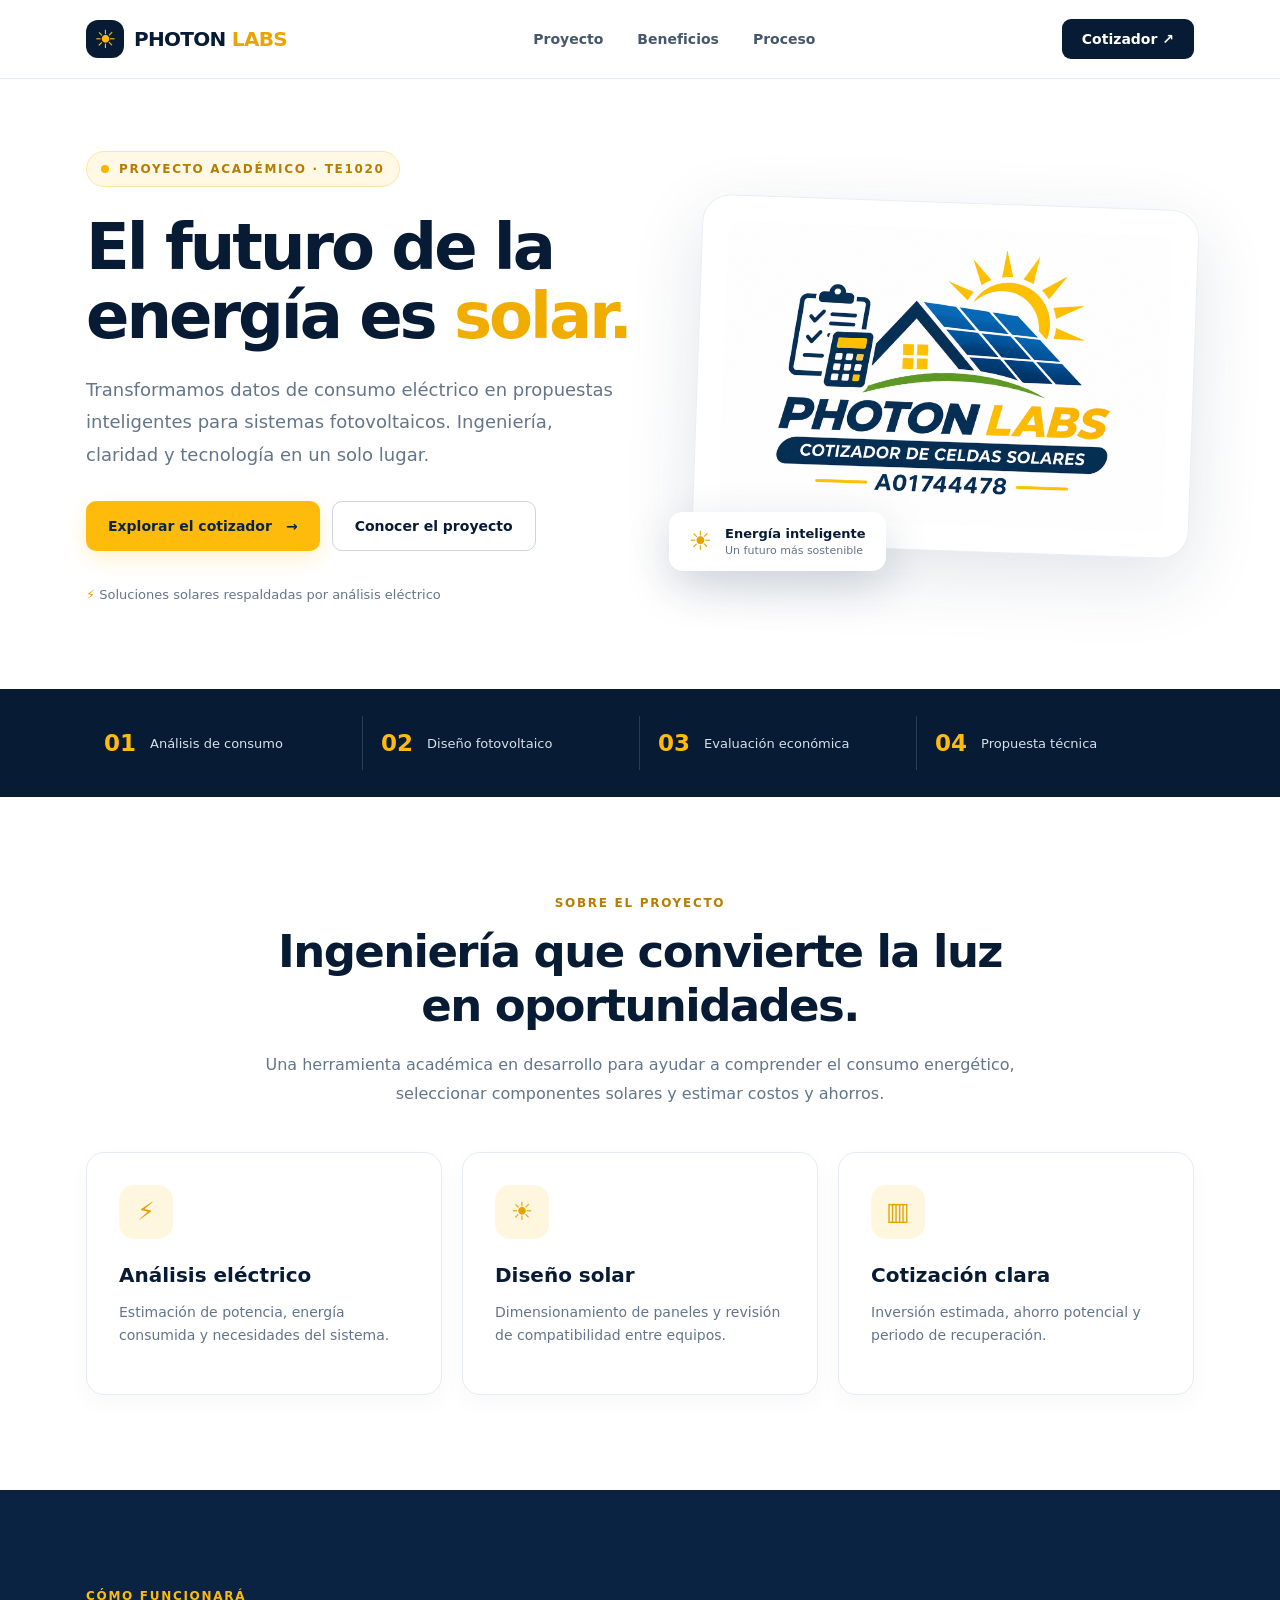
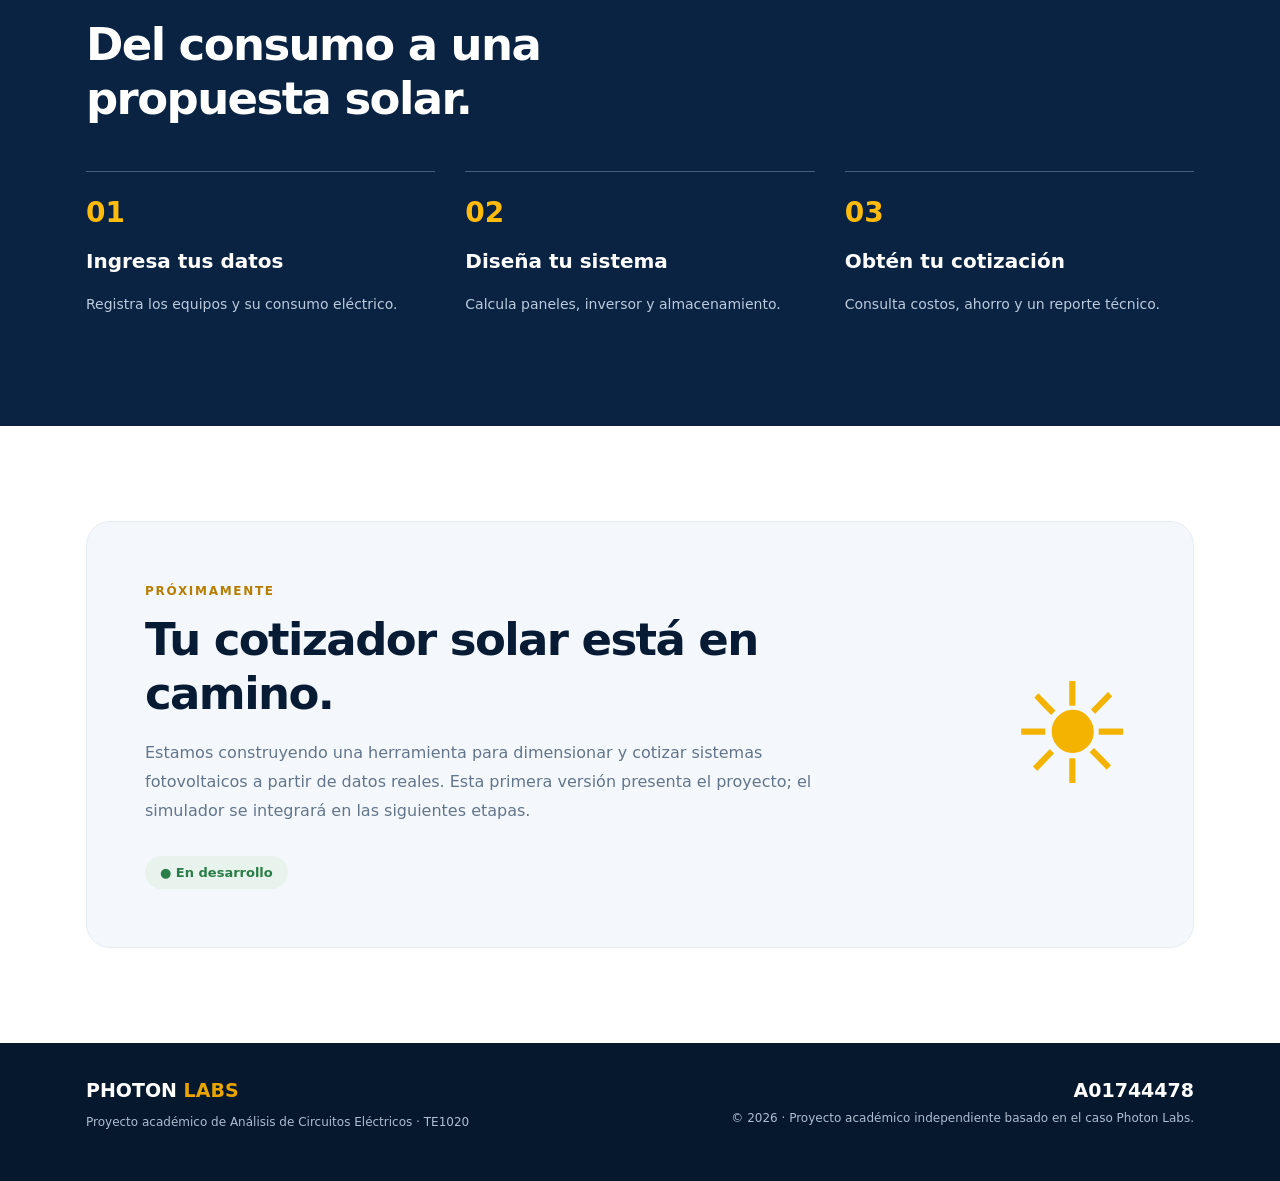
==== index.html @ 1d7adc46 "Primera versión de Photon Labs A01744478" ====
<!doctype html>
<html lang="es">
<head>
  <meta charset="UTF-8" />
  <meta name="viewport" content="width=device-width, initial-scale=1" />
  <meta name="theme-color" content="#071b35" />
  <meta name="description" content="Photon Labs: plataforma académica para análisis y cotización de sistemas fotovoltaicos. Proyecto A01744478." />
  <title>Photon Labs | Cotizador Solar · A01744478</title>
  <link rel="icon" type="image/png" href="assets/logo.png" />
  <link rel="stylesheet" href="styles.css" />
</head>
<body>
  <header class="header" id="inicio">
    <div class="wrap nav">
      <a href="#inicio" class="brand" aria-label="Photon Labs, inicio"><span class="brand-icon">☀</span><span>PHOTON <b>LABS</b></span></a>
      <nav aria-label="Navegación principal"><a href="#proyecto">Proyecto</a><a href="#beneficios">Beneficios</a><a href="#proceso">Proceso</a></nav>
      <a class="nav-cta" href="#cotizador">Cotizador <span aria-hidden="true">↗</span></a>
    </div>
  </header>
  <main>
    <section class="hero wrap">
      <div class="hero-copy">
        <span class="eyebrow"><span class="dot"></span> PROYECTO ACADÉMICO · TE1020</span>
        <h1>El futuro de la energía es <span>solar.</span></h1>
        <p>Transformamos datos de consumo eléctrico en propuestas inteligentes para sistemas fotovoltaicos. Ingeniería, claridad y tecnología en un solo lugar.</p>
        <div class="actions"><a class="btn primary" href="#cotizador">Explorar el cotizador <span aria-hidden="true">→</span></a><a class="btn secondary" href="#proyecto">Conocer el proyecto</a></div>
        <div class="hero-note"><span>⚡</span> Soluciones solares respaldadas por análisis eléctrico</div>
      </div>
      <div class="hero-art"><div class="art-glow"></div><div class="logo-panel"><img src="assets/logo.png" alt="Logo de Photon Labs, cotizador de celdas solares, matrícula A01744478" /></div><div class="float-tag"><span>☀</span><div><strong>Energía inteligente</strong><small>Un futuro más sostenible</small></div></div></div>
    </section>
    <section class="metrics"><div class="wrap metrics-grid"><div><strong>01</strong><span>Análisis de consumo</span></div><div><strong>02</strong><span>Diseño fotovoltaico</span></div><div><strong>03</strong><span>Evaluación económica</span></div><div><strong>04</strong><span>Propuesta técnica</span></div></div></section>
    <section class="section wrap" id="proyecto"><div class="section-heading"><span class="overline">SOBRE EL PROYECTO</span><h2>Ingeniería que convierte la luz en oportunidades.</h2><p>Una herramienta académica en desarrollo para ayudar a comprender el consumo energético, seleccionar componentes solares y estimar costos y ahorros.</p></div><div class="feature-grid" id="beneficios"><article class="feature"><span class="feature-icon">⚡</span><h3>Análisis eléctrico</h3><p>Estimación de potencia, energía consumida y necesidades del sistema.</p></article><article class="feature"><span class="feature-icon">☀</span><h3>Diseño solar</h3><p>Dimensionamiento de paneles y revisión de compatibilidad entre equipos.</p></article><article class="feature"><span class="feature-icon">▥</span><h3>Cotización clara</h3><p>Inversión estimada, ahorro potencial y periodo de recuperación.</p></article></div></section>
    <section class="section section-dark" id="proceso"><div class="wrap"><span class="overline">CÓMO FUNCIONARÁ</span><h2>Del consumo a una propuesta solar.</h2><div class="steps"><div><span>01</span><h3>Ingresa tus datos</h3><p>Registra los equipos y su consumo eléctrico.</p></div><div><span>02</span><h3>Diseña tu sistema</h3><p>Calcula paneles, inversor y almacenamiento.</p></div><div><span>03</span><h3>Obtén tu cotización</h3><p>Consulta costos, ahorro y un reporte técnico.</p></div></div></div></section>
    <section class="section wrap" id="cotizador"><div class="coming"><div><span class="overline">PRÓXIMAMENTE</span><h2>Tu cotizador solar está en camino.</h2><p>Estamos construyendo una herramienta para dimensionar y cotizar sistemas fotovoltaicos a partir de datos reales. Esta primera versión presenta el proyecto; el simulador se integrará en las siguientes etapas.</p><span class="status">● En desarrollo</span></div><div class="coming-icon" aria-hidden="true">☀</div></div></section>
  </main>
  <footer><div class="wrap footer-inner"><div><strong>PHOTON <span>LABS</span></strong><p>Proyecto académico de Análisis de Circuitos Eléctricos · TE1020</p></div><div class="footer-right"><strong>A01744478</strong><small>© 2026 · Proyecto académico independiente basado en el caso Photon Labs.</small></div></div></footer>
</body>
</html>
---- styles.css ----
:root{--navy:#071b35;--blue:#10345c;--gold:#ffbb0b;--muted:#63758b;--light:#f4f8fc}*{box-sizing:border-box}html{scroll-behavior:smooth}body{margin:0;font-family:Inter,ui-sans-serif,system-ui,-apple-system,BlinkMacSystemFont,"Segoe UI",sans-serif;color:var(--navy);background:white}a{text-decoration:none;color:inherit}.wrap{max-width:1160px;margin:auto;padding-left:26px;padding-right:26px}.header{background:#fff;border-bottom:1px solid #e9eef4;position:sticky;top:0;z-index:5}.nav{height:78px;display:flex;align-items:center;justify-content:space-between;gap:24px}.brand{font-weight:900;letter-spacing:-.7px;display:flex;align-items:center;gap:10px;font-size:20px}.brand b,.footer-inner span{color:#e9a400}.brand-icon{display:grid;place-items:center;width:38px;height:38px;border-radius:12px;background:var(--navy);color:var(--gold);font-size:25px}.nav nav{display:flex;gap:34px;color:#45576c;font-size:14px;font-weight:600}.nav nav a:hover{color:#d39a00}.nav-cta{background:var(--navy);color:white;border-radius:9px;padding:12px 20px;font-size:14px;font-weight:700}.hero{min-height:610px;display:grid;grid-template-columns:1.06fr .94fr;align-items:center;gap:50px;padding-top:55px;padding-bottom:70px}.eyebrow,.overline{font-size:12px;letter-spacing:1.7px;font-weight:850;color:#b67d00}.eyebrow{display:inline-flex;gap:10px;align-items:center;background:#fff8e5;border:1px solid #ffe6a0;border-radius:30px;padding:10px 14px}.dot{height:8px;width:8px;border-radius:50%;background:#f5b400}.hero h1{font-size:clamp(43px,5vw,70px);letter-spacing:-3px;line-height:1.08;margin:26px 0 23px;max-width:660px}.hero h1 span{color:#f0ad00}.hero-copy>p{font-size:18px;line-height:1.8;color:var(--muted);max-width:540px}.actions{display:flex;gap:12px;flex-wrap:wrap;margin:30px 0}.btn{border-radius:10px;padding:16px 22px;font-size:14px;font-weight:800;display:inline-flex;align-items:center;gap:14px}.primary{background:var(--gold);color:#0b2443;box-shadow:0 8px 22px #ffbb0b33}.secondary{border:1px solid #cbd5df}.hero-note{color:#65758a;font-size:13px;margin-top:36px}.hero-note span{color:#e6a000}.hero-art{position:relative;min-width:0}.art-glow{position:absolute;inset:6% 0;background:radial-gradient(circle,#ffdf7c66,transparent 65%)}.logo-panel{position:relative;border-radius:28px;padding:25px;background:white;box-shadow:0 22px 70px #102c5020;border:1px solid #e9eef4;transform:rotate(2deg)}.logo-panel img{display:block;width:100%;border-radius:15px}.float-tag{position:absolute;bottom:-20px;left:-28px;background:white;display:flex;align-items:center;gap:13px;padding:14px 20px;box-shadow:0 15px 45px #0b28452b;border-radius:14px}.float-tag>span{font-size:26px;color:#e5a400}.float-tag strong,.float-tag small{display:block}.float-tag strong{font-size:13px}.float-tag small{font-size:11px;color:var(--muted);margin-top:3px}.metrics{background:var(--navy);color:white}.metrics-grid{display:grid;grid-template-columns:repeat(4,1fr);padding-top:27px;padding-bottom:27px}.metrics-grid>div{display:flex;align-items:center;gap:14px;padding:14px 18px;border-right:1px solid #ffffff25}.metrics-grid>div:last-child{border:0}.metrics strong{color:var(--gold);font-size:23px}.metrics span{font-size:13px;color:#d6e0eb}.section{padding-top:95px;padding-bottom:95px}.section-heading{max-width:760px;margin:0 auto 43px;text-align:center}h2{font-size:clamp(30px,3.7vw,45px);letter-spacing:-1.6px;line-height:1.2;margin:14px 0 18px}.section-heading p,.coming p{color:var(--muted);font-size:16px;line-height:1.8}.feature-grid{display:grid;grid-template-columns:repeat(3,1fr);gap:20px}.feature{border:1px solid #e5ebf1;border-radius:18px;padding:32px;background:#fff;box-shadow:0 8px 25px #0b284508}.feature-icon{display:grid;place-items:center;width:54px;height:54px;border-radius:15px;background:#fff6df;font-size:25px;color:#e4a300}.feature h3{margin:24px 0 10px;font-size:20px}.feature p{color:var(--muted);line-height:1.7;font-size:14px}.section-dark{background:#0a2342;color:white}.section-dark .overline{color:var(--gold)}.section-dark h2{max-width:700px}.steps{display:grid;grid-template-columns:repeat(3,1fr);gap:30px;margin-top:45px}.steps>div{border-top:1px solid #42607d;padding-top:24px}.steps span{color:var(--gold);font-size:28px;font-weight:850}.steps h3{font-size:20px}.steps p{color:#bacbdd;line-height:1.7;font-size:14px}.coming{background:var(--light);border:1px solid #e5edf4;border-radius:24px;padding:58px;display:flex;align-items:center;gap:40px;justify-content:space-between}.coming>div:first-child{max-width:690px}.coming-icon{font-size:140px;color:#f3b300;line-height:1}.status{display:inline-block;background:#e9f3ed;color:#297d48;border-radius:25px;padding:9px 15px;font-size:13px;font-weight:800;margin-top:15px}footer{background:#06182e;color:white}.footer-inner{display:flex;justify-content:space-between;gap:30px;padding-top:36px;padding-bottom:36px}.footer-inner strong{font-size:19px}.footer-inner p,.footer-inner small{font-size:12px;color:#aebed0;line-height:1.6}.footer-right{text-align:right;display:flex;flex-direction:column;gap:8px}@media(max-width:850px){.nav nav{display:none}.hero{grid-template-columns:1fr;gap:45px;padding-top:65px}.hero-copy{text-align:center}.hero-copy>p{margin-left:auto;margin-right:auto}.actions{justify-content:center}.hero-art{max-width:530px;margin:0 auto}.float-tag{left:0}.metrics-grid{grid-template-columns:repeat(2,1fr)}.metrics-grid>div:nth-child(2){border:0}.feature-grid,.steps{grid-template-columns:1fr}.coming-icon{display:none}}@media(max-width:540px){.wrap{padding-left:18px;padding-right:18px}.nav{height:70px}.brand{font-size:17px}.nav-cta{font-size:12px;padding:11px}.hero{padding-top:42px}.hero h1{letter-spacing:-2px}.hero-copy>p{font-size:16px}.btn{width:100%;justify-content:center}.logo-panel{padding:12px}.float-tag{position:relative;bottom:auto;left:auto;margin:15px auto 0;max-width:max-content}.metrics-grid>div{gap:8px;padding:14px 8px}.metrics span{font-size:11px}.metrics strong{font-size:19px}.section{padding-top:70px;padding-bottom:70px}.coming{padding:30px}.footer-inner{flex-direction:column}.footer-right{text-align:left}}
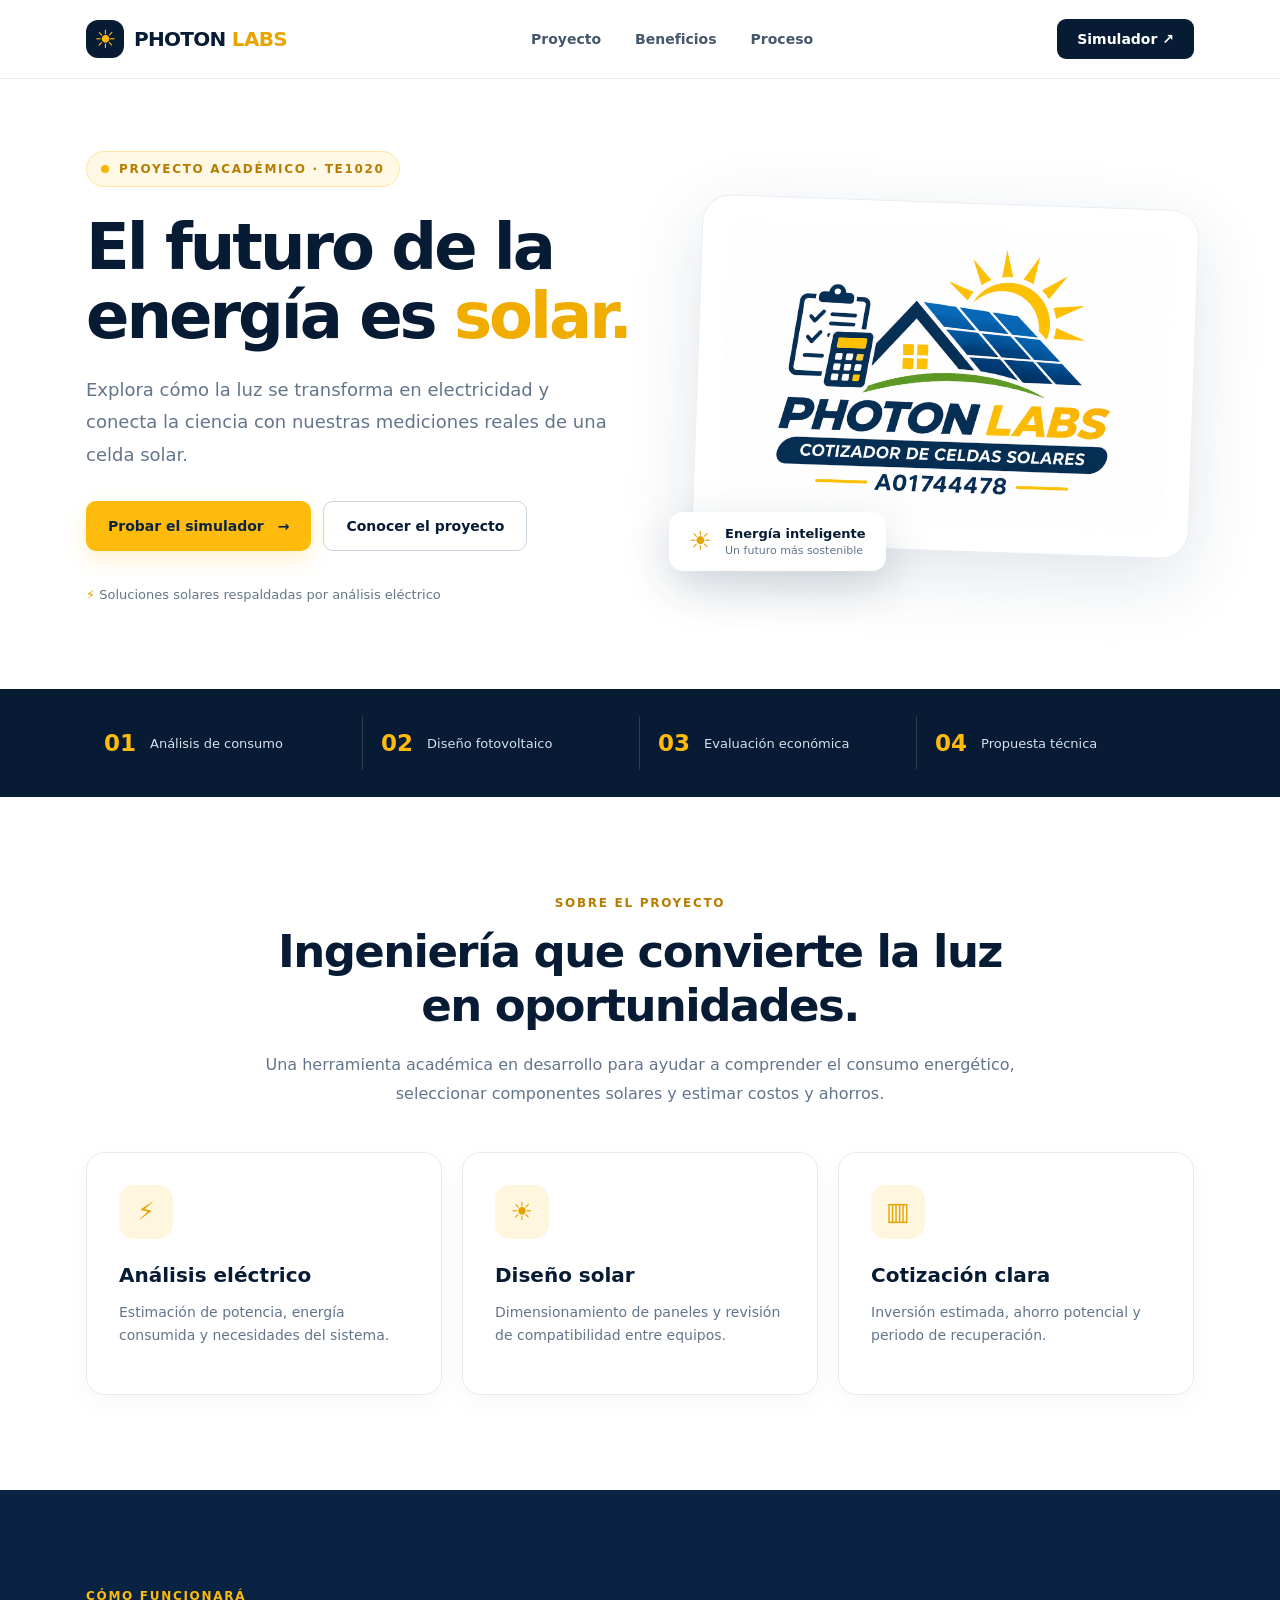
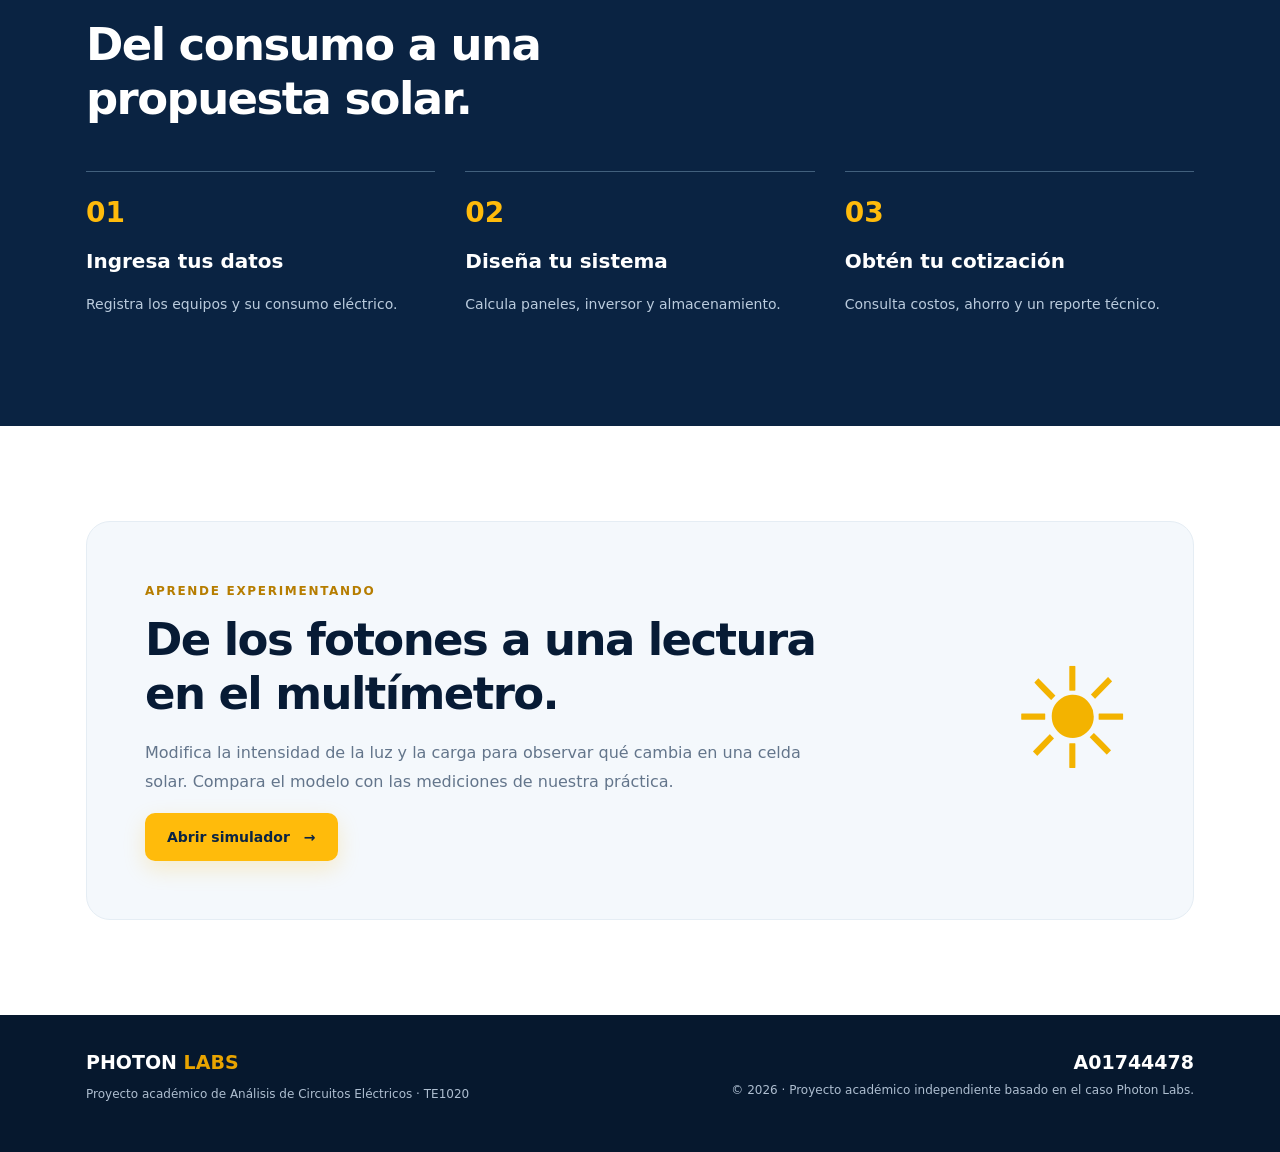
==== commit 46e1466f: "Add interactive solar cell simulator" ====
--- a/index.html
+++ b/index.html
@@ -14,7 +14,7 @@
     <div class="wrap nav">
       <a href="#inicio" class="brand" aria-label="Photon Labs, inicio"><span class="brand-icon">☀</span><span>PHOTON <b>LABS</b></span></a>
       <nav aria-label="Navegación principal"><a href="#proyecto">Proyecto</a><a href="#beneficios">Beneficios</a><a href="#proceso">Proceso</a></nav>
-      <a class="nav-cta" href="#cotizador">Cotizador <span aria-hidden="true">↗</span></a>
+      <a class="nav-cta" href="simulador.html">Simulador <span aria-hidden="true">↗</span></a>
     </div>
   </header>
   <main>
@@ -22,8 +22,8 @@
       <div class="hero-copy">
         <span class="eyebrow"><span class="dot"></span> PROYECTO ACADÉMICO · TE1020</span>
         <h1>El futuro de la energía es <span>solar.</span></h1>
-        <p>Transformamos datos de consumo eléctrico en propuestas inteligentes para sistemas fotovoltaicos. Ingeniería, claridad y tecnología en un solo lugar.</p>
-        <div class="actions"><a class="btn primary" href="#cotizador">Explorar el cotizador <span aria-hidden="true">→</span></a><a class="btn secondary" href="#proyecto">Conocer el proyecto</a></div>
+        <p>Explora cómo la luz se transforma en electricidad y conecta la ciencia con nuestras mediciones reales de una celda solar.</p>
+        <div class="actions"><a class="btn primary" href="simulador.html">Probar el simulador <span aria-hidden="true">→</span></a><a class="btn secondary" href="#proyecto">Conocer el proyecto</a></div>
         <div class="hero-note"><span>⚡</span> Soluciones solares respaldadas por análisis eléctrico</div>
       </div>
       <div class="hero-art"><div class="art-glow"></div><div class="logo-panel"><img src="assets/logo.png" alt="Logo de Photon Labs, cotizador de celdas solares, matrícula A01744478" /></div><div class="float-tag"><span>☀</span><div><strong>Energía inteligente</strong><small>Un futuro más sostenible</small></div></div></div>
@@ -31,7 +31,7 @@
     <section class="metrics"><div class="wrap metrics-grid"><div><strong>01</strong><span>Análisis de consumo</span></div><div><strong>02</strong><span>Diseño fotovoltaico</span></div><div><strong>03</strong><span>Evaluación económica</span></div><div><strong>04</strong><span>Propuesta técnica</span></div></div></section>
     <section class="section wrap" id="proyecto"><div class="section-heading"><span class="overline">SOBRE EL PROYECTO</span><h2>Ingeniería que convierte la luz en oportunidades.</h2><p>Una herramienta académica en desarrollo para ayudar a comprender el consumo energético, seleccionar componentes solares y estimar costos y ahorros.</p></div><div class="feature-grid" id="beneficios"><article class="feature"><span class="feature-icon">⚡</span><h3>Análisis eléctrico</h3><p>Estimación de potencia, energía consumida y necesidades del sistema.</p></article><article class="feature"><span class="feature-icon">☀</span><h3>Diseño solar</h3><p>Dimensionamiento de paneles y revisión de compatibilidad entre equipos.</p></article><article class="feature"><span class="feature-icon">▥</span><h3>Cotización clara</h3><p>Inversión estimada, ahorro potencial y periodo de recuperación.</p></article></div></section>
     <section class="section section-dark" id="proceso"><div class="wrap"><span class="overline">CÓMO FUNCIONARÁ</span><h2>Del consumo a una propuesta solar.</h2><div class="steps"><div><span>01</span><h3>Ingresa tus datos</h3><p>Registra los equipos y su consumo eléctrico.</p></div><div><span>02</span><h3>Diseña tu sistema</h3><p>Calcula paneles, inversor y almacenamiento.</p></div><div><span>03</span><h3>Obtén tu cotización</h3><p>Consulta costos, ahorro y un reporte técnico.</p></div></div></div></section>
-    <section class="section wrap" id="cotizador"><div class="coming"><div><span class="overline">PRÓXIMAMENTE</span><h2>Tu cotizador solar está en camino.</h2><p>Estamos construyendo una herramienta para dimensionar y cotizar sistemas fotovoltaicos a partir de datos reales. Esta primera versión presenta el proyecto; el simulador se integrará en las siguientes etapas.</p><span class="status">● En desarrollo</span></div><div class="coming-icon" aria-hidden="true">☀</div></div></section>
+    <section class="section wrap" id="cotizador"><div class="coming"><div><span class="overline">APRENDE EXPERIMENTANDO</span><h2>De los fotones a una lectura en el multímetro.</h2><p>Modifica la intensidad de la luz y la carga para observar qué cambia en una celda solar. Compara el modelo con las mediciones de nuestra práctica.</p><a class="btn primary" href="simulador.html">Abrir simulador <span aria-hidden="true">→</span></a></div><div class="coming-icon" aria-hidden="true">☀</div></div></section>
   </main>
   <footer><div class="wrap footer-inner"><div><strong>PHOTON <span>LABS</span></strong><p>Proyecto académico de Análisis de Circuitos Eléctricos · TE1020</p></div><div class="footer-right"><strong>A01744478</strong><small>© 2026 · Proyecto académico independiente basado en el caso Photon Labs.</small></div></div></footer>
 </body>
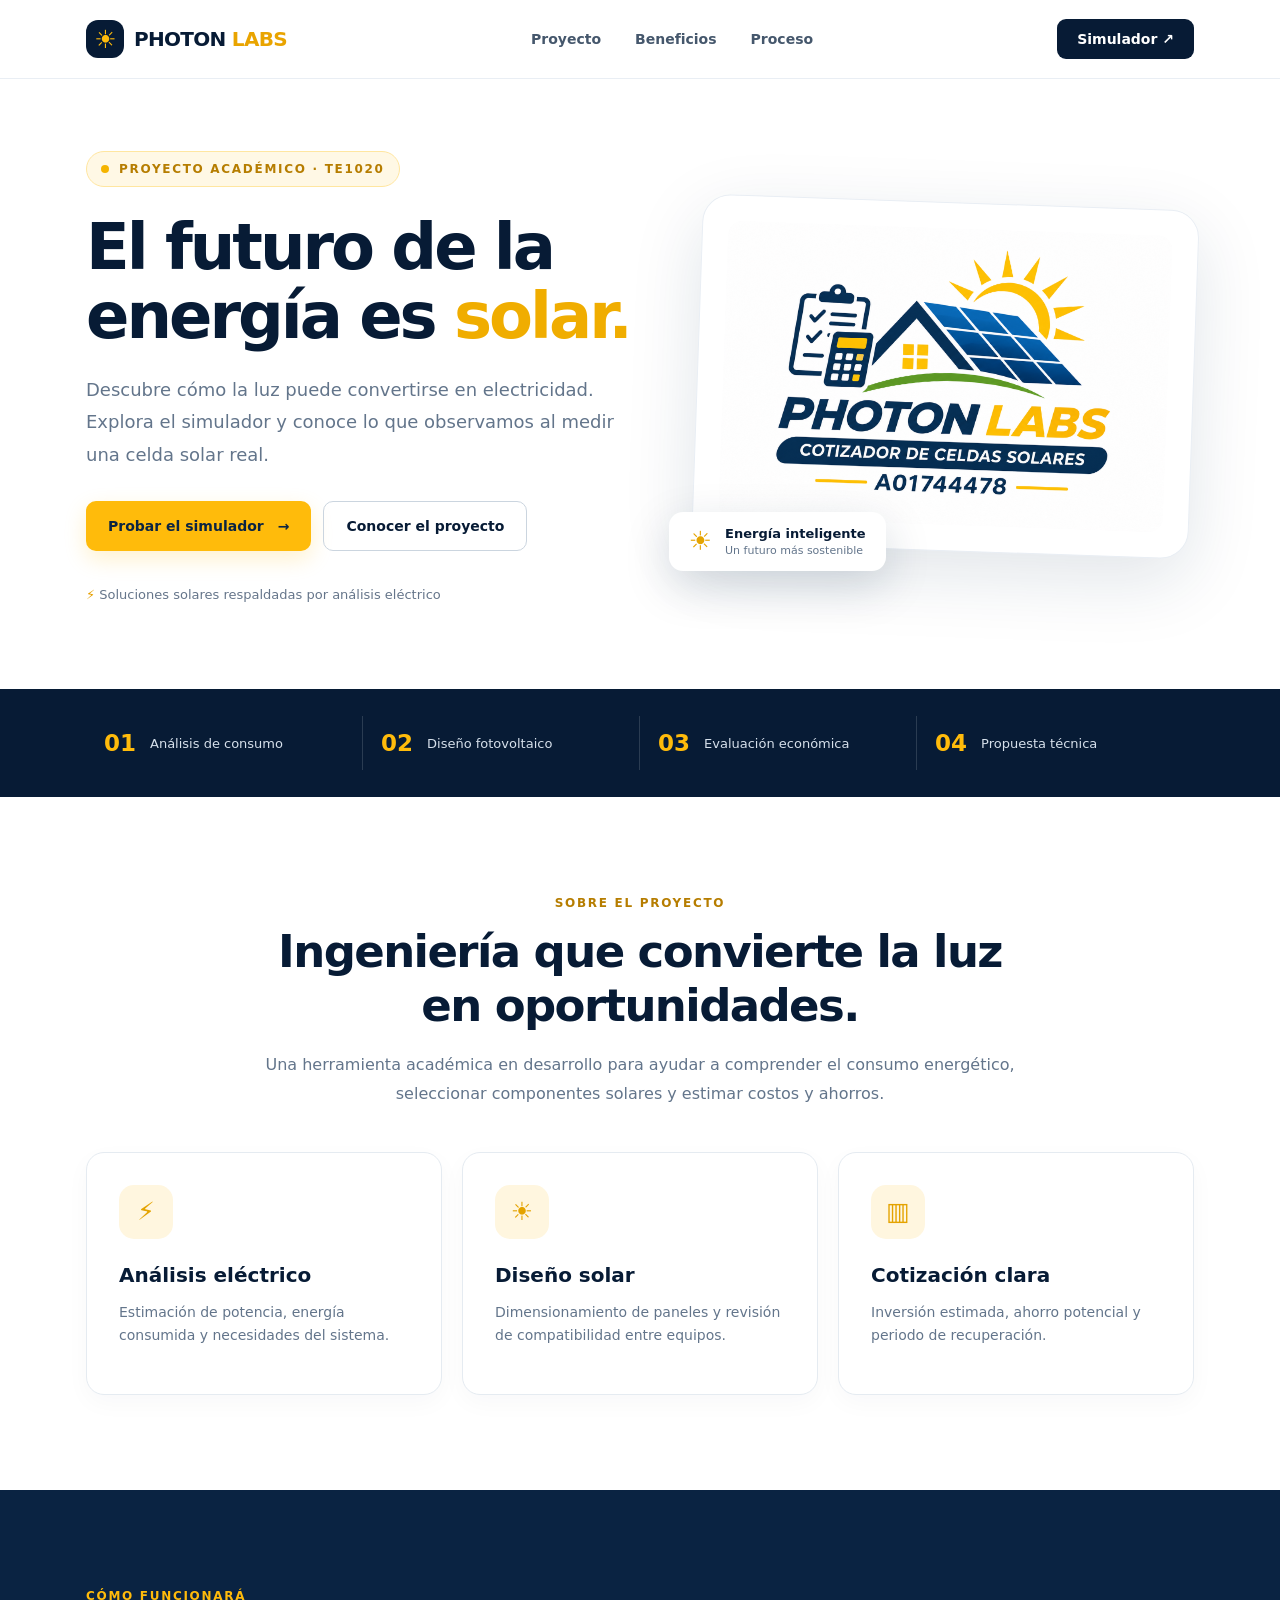
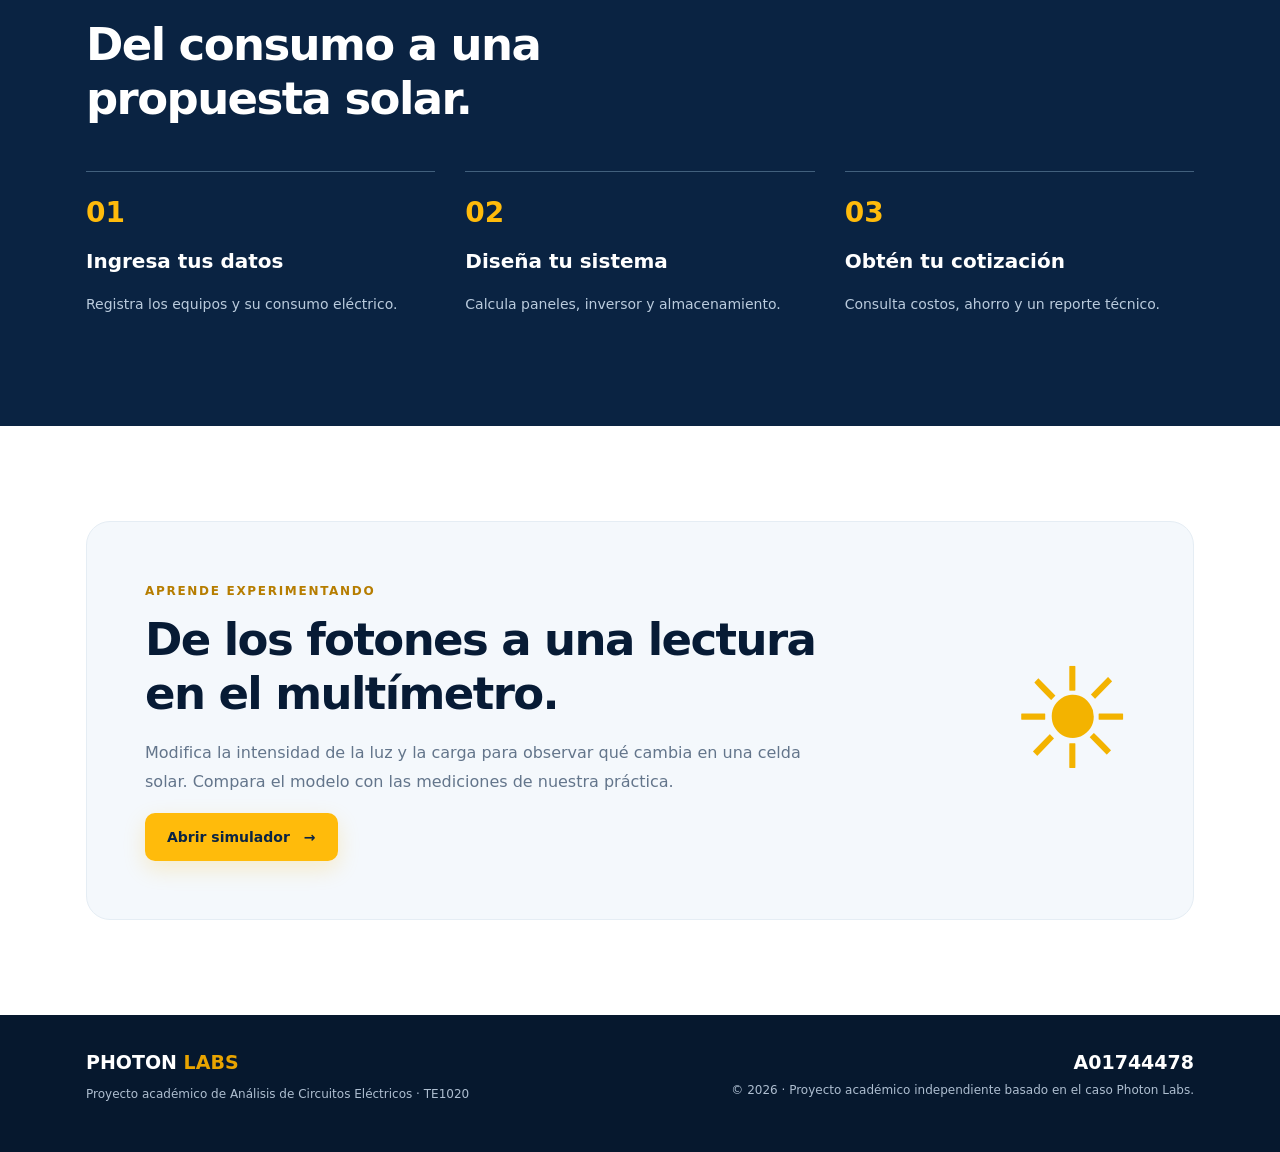
==== commit 3c3ac5dd: "Polish solar simulator and page transitions" ====
--- a/index.html
+++ b/index.html
@@ -8,6 +8,8 @@
   <title>Photon Labs | Cotizador Solar · A01744478</title>
   <link rel="icon" type="image/png" href="assets/logo.png" />
   <link rel="stylesheet" href="styles.css" />
+  <script src="site-effects.js" defer></script>
+  <script src="page-transitions.js" defer></script>
 </head>
 <body>
   <header class="header" id="inicio">
@@ -21,8 +23,8 @@
     <section class="hero wrap">
       <div class="hero-copy">
         <span class="eyebrow"><span class="dot"></span> PROYECTO ACADÉMICO · TE1020</span>
-        <h1>El futuro de la energía es <span>solar.</span></h1>
-        <p>Explora cómo la luz se transforma en electricidad y conecta la ciencia con nuestras mediciones reales de una celda solar.</p>
+        <h1>El futuro de la energía es <span class="hero-word" id="heroWord">solar.</span></h1>
+        <p>Descubre cómo la luz puede convertirse en electricidad. Explora el simulador y conoce lo que observamos al medir una celda solar real.</p>
         <div class="actions"><a class="btn primary" href="simulador.html">Probar el simulador <span aria-hidden="true">→</span></a><a class="btn secondary" href="#proyecto">Conocer el proyecto</a></div>
         <div class="hero-note"><span>⚡</span> Soluciones solares respaldadas por análisis eléctrico</div>
       </div>
--- a/styles.css
+++ b/styles.css
@@ -1 +1,3 @@
 :root{--navy:#071b35;--blue:#10345c;--gold:#ffbb0b;--muted:#63758b;--light:#f4f8fc}*{box-sizing:border-box}html{scroll-behavior:smooth}body{margin:0;font-family:Inter,ui-sans-serif,system-ui,-apple-system,BlinkMacSystemFont,"Segoe UI",sans-serif;color:var(--navy);background:white}a{text-decoration:none;color:inherit}.wrap{max-width:1160px;margin:auto;padding-left:26px;padding-right:26px}.header{background:#fff;border-bottom:1px solid #e9eef4;position:sticky;top:0;z-index:5}.nav{height:78px;display:flex;align-items:center;justify-content:space-between;gap:24px}.brand{font-weight:900;letter-spacing:-.7px;display:flex;align-items:center;gap:10px;font-size:20px}.brand b,.footer-inner span{color:#e9a400}.brand-icon{display:grid;place-items:center;width:38px;height:38px;border-radius:12px;background:var(--navy);color:var(--gold);font-size:25px}.nav nav{display:flex;gap:34px;color:#45576c;font-size:14px;font-weight:600}.nav nav a:hover{color:#d39a00}.nav-cta{background:var(--navy);color:white;border-radius:9px;padding:12px 20px;font-size:14px;font-weight:700}.hero{min-height:610px;display:grid;grid-template-columns:1.06fr .94fr;align-items:center;gap:50px;padding-top:55px;padding-bottom:70px}.eyebrow,.overline{font-size:12px;letter-spacing:1.7px;font-weight:850;color:#b67d00}.eyebrow{display:inline-flex;gap:10px;align-items:center;background:#fff8e5;border:1px solid #ffe6a0;border-radius:30px;padding:10px 14px}.dot{height:8px;width:8px;border-radius:50%;background:#f5b400}.hero h1{font-size:clamp(43px,5vw,70px);letter-spacing:-3px;line-height:1.08;margin:26px 0 23px;max-width:660px}.hero h1 span{color:#f0ad00}.hero-copy>p{font-size:18px;line-height:1.8;color:var(--muted);max-width:540px}.actions{display:flex;gap:12px;flex-wrap:wrap;margin:30px 0}.btn{border-radius:10px;padding:16px 22px;font-size:14px;font-weight:800;display:inline-flex;align-items:center;gap:14px}.primary{background:var(--gold);color:#0b2443;box-shadow:0 8px 22px #ffbb0b33}.secondary{border:1px solid #cbd5df}.hero-note{color:#65758a;font-size:13px;margin-top:36px}.hero-note span{color:#e6a000}.hero-art{position:relative;min-width:0}.art-glow{position:absolute;inset:6% 0;background:radial-gradient(circle,#ffdf7c66,transparent 65%)}.logo-panel{position:relative;border-radius:28px;padding:25px;background:white;box-shadow:0 22px 70px #102c5020;border:1px solid #e9eef4;transform:rotate(2deg)}.logo-panel img{display:block;width:100%;border-radius:15px}.float-tag{position:absolute;bottom:-20px;left:-28px;background:white;display:flex;align-items:center;gap:13px;padding:14px 20px;box-shadow:0 15px 45px #0b28452b;border-radius:14px}.float-tag>span{font-size:26px;color:#e5a400}.float-tag strong,.float-tag small{display:block}.float-tag strong{font-size:13px}.float-tag small{font-size:11px;color:var(--muted);margin-top:3px}.metrics{background:var(--navy);color:white}.metrics-grid{display:grid;grid-template-columns:repeat(4,1fr);padding-top:27px;padding-bottom:27px}.metrics-grid>div{display:flex;align-items:center;gap:14px;padding:14px 18px;border-right:1px solid #ffffff25}.metrics-grid>div:last-child{border:0}.metrics strong{color:var(--gold);font-size:23px}.metrics span{font-size:13px;color:#d6e0eb}.section{padding-top:95px;padding-bottom:95px}.section-heading{max-width:760px;margin:0 auto 43px;text-align:center}h2{font-size:clamp(30px,3.7vw,45px);letter-spacing:-1.6px;line-height:1.2;margin:14px 0 18px}.section-heading p,.coming p{color:var(--muted);font-size:16px;line-height:1.8}.feature-grid{display:grid;grid-template-columns:repeat(3,1fr);gap:20px}.feature{border:1px solid #e5ebf1;border-radius:18px;padding:32px;background:#fff;box-shadow:0 8px 25px #0b284508}.feature-icon{display:grid;place-items:center;width:54px;height:54px;border-radius:15px;background:#fff6df;font-size:25px;color:#e4a300}.feature h3{margin:24px 0 10px;font-size:20px}.feature p{color:var(--muted);line-height:1.7;font-size:14px}.section-dark{background:#0a2342;color:white}.section-dark .overline{color:var(--gold)}.section-dark h2{max-width:700px}.steps{display:grid;grid-template-columns:repeat(3,1fr);gap:30px;margin-top:45px}.steps>div{border-top:1px solid #42607d;padding-top:24px}.steps span{color:var(--gold);font-size:28px;font-weight:850}.steps h3{font-size:20px}.steps p{color:#bacbdd;line-height:1.7;font-size:14px}.coming{background:var(--light);border:1px solid #e5edf4;border-radius:24px;padding:58px;display:flex;align-items:center;gap:40px;justify-content:space-between}.coming>div:first-child{max-width:690px}.coming-icon{font-size:140px;color:#f3b300;line-height:1}.status{display:inline-block;background:#e9f3ed;color:#297d48;border-radius:25px;padding:9px 15px;font-size:13px;font-weight:800;margin-top:15px}footer{background:#06182e;color:white}.footer-inner{display:flex;justify-content:space-between;gap:30px;padding-top:36px;padding-bottom:36px}.footer-inner strong{font-size:19px}.footer-inner p,.footer-inner small{font-size:12px;color:#aebed0;line-height:1.6}.footer-right{text-align:right;display:flex;flex-direction:column;gap:8px}@media(max-width:850px){.nav nav{display:none}.hero{grid-template-columns:1fr;gap:45px;padding-top:65px}.hero-copy{text-align:center}.hero-copy>p{margin-left:auto;margin-right:auto}.actions{justify-content:center}.hero-art{max-width:530px;margin:0 auto}.float-tag{left:0}.metrics-grid{grid-template-columns:repeat(2,1fr)}.metrics-grid>div:nth-child(2){border:0}.feature-grid,.steps{grid-template-columns:1fr}.coming-icon{display:none}}@media(max-width:540px){.wrap{padding-left:18px;padding-right:18px}.nav{height:70px}.brand{font-size:17px}.nav-cta{font-size:12px;padding:11px}.hero{padding-top:42px}.hero h1{letter-spacing:-2px}.hero-copy>p{font-size:16px}.btn{width:100%;justify-content:center}.logo-panel{padding:12px}.float-tag{position:relative;bottom:auto;left:auto;margin:15px auto 0;max-width:max-content}.metrics-grid>div{gap:8px;padding:14px 8px}.metrics span{font-size:11px}.metrics strong{font-size:19px}.section{padding-top:70px;padding-bottom:70px}.coming{padding:30px}.footer-inner{flex-direction:column}.footer-right{text-align:left}}
+.hero-word{display:inline-block;min-width:4ch;transition:opacity .22s ease,transform .22s ease}.hero-word.is-changing{opacity:0;transform:translateY(9px)}.hero-art{perspective:900px}.logo-panel{animation:panel-float 6s ease-in-out infinite;transform-origin:center;transition:box-shadow .5s}.logo-panel:hover{box-shadow:0 32px 85px #102c5035}.art-glow{animation:glow-breathe 5s ease-in-out infinite}.float-tag{animation:tag-float 4s ease-in-out infinite}.primary{transition:transform .2s ease,box-shadow .2s ease}.primary:hover{transform:translateY(-3px);box-shadow:0 14px 28px #ffbb0b55}.scroll-effects .scroll-reveal{opacity:0;transform:translateY(18px);transition:opacity .65s ease var(--reveal-delay,0ms),transform .65s cubic-bezier(.2,.75,.25,1) var(--reveal-delay,0ms)}.scroll-effects .scroll-reveal.is-visible{opacity:1;transform:translateY(0)}@keyframes panel-float{0%,100%{transform:rotate(2deg) translateY(0)}50%{transform:rotate(0deg) translateY(-8px)}}@keyframes glow-breathe{0%,100%{opacity:.68;transform:scale(.96)}50%{opacity:1;transform:scale(1.04)}}@keyframes tag-float{0%,100%{transform:translateY(0)}50%{transform:translateY(-6px)}}@media(prefers-reduced-motion:reduce){html{scroll-behavior:auto}.hero-word,.logo-panel,.art-glow,.float-tag,.primary,.scroll-effects .scroll-reveal{animation:none!important;transition:none!important;transform:none!important;opacity:1!important}}
+.page-transition-screen{position:fixed;inset:0;z-index:20;display:flex;align-items:center;justify-content:center;flex-direction:column;gap:15px;background:radial-gradient(circle at 50% 48%,#143c64 0%,#0a2342 46%,#071b35 78%);color:#fff;clip-path:circle(0 at 50% 50%);pointer-events:none;transition:clip-path .52s cubic-bezier(.72,0,.2,1)}.page-transition-screen.is-active{clip-path:circle(150% at 50% 50%)}.transition-sun{display:grid;place-items:center;width:68px;height:68px;border-radius:50%;background:var(--gold);color:var(--navy);font-size:38px;box-shadow:0 0 0 13px #ffbb0b22,0 0 65px #ffbb0b77;animation:transition-pulse 1s ease-in-out infinite alternate}.transition-message{font-size:16px;letter-spacing:.5px;opacity:0;transform:translateY(8px);transition:opacity .25s ease .12s,transform .25s ease .12s}.page-transition-screen.is-active .transition-message{opacity:1;transform:translateY(0)}@keyframes transition-pulse{to{transform:scale(1.08);box-shadow:0 0 0 20px #ffbb0b16,0 0 85px #ffbb0b99}}@media(prefers-reduced-motion:reduce){.page-transition-screen{display:none}}
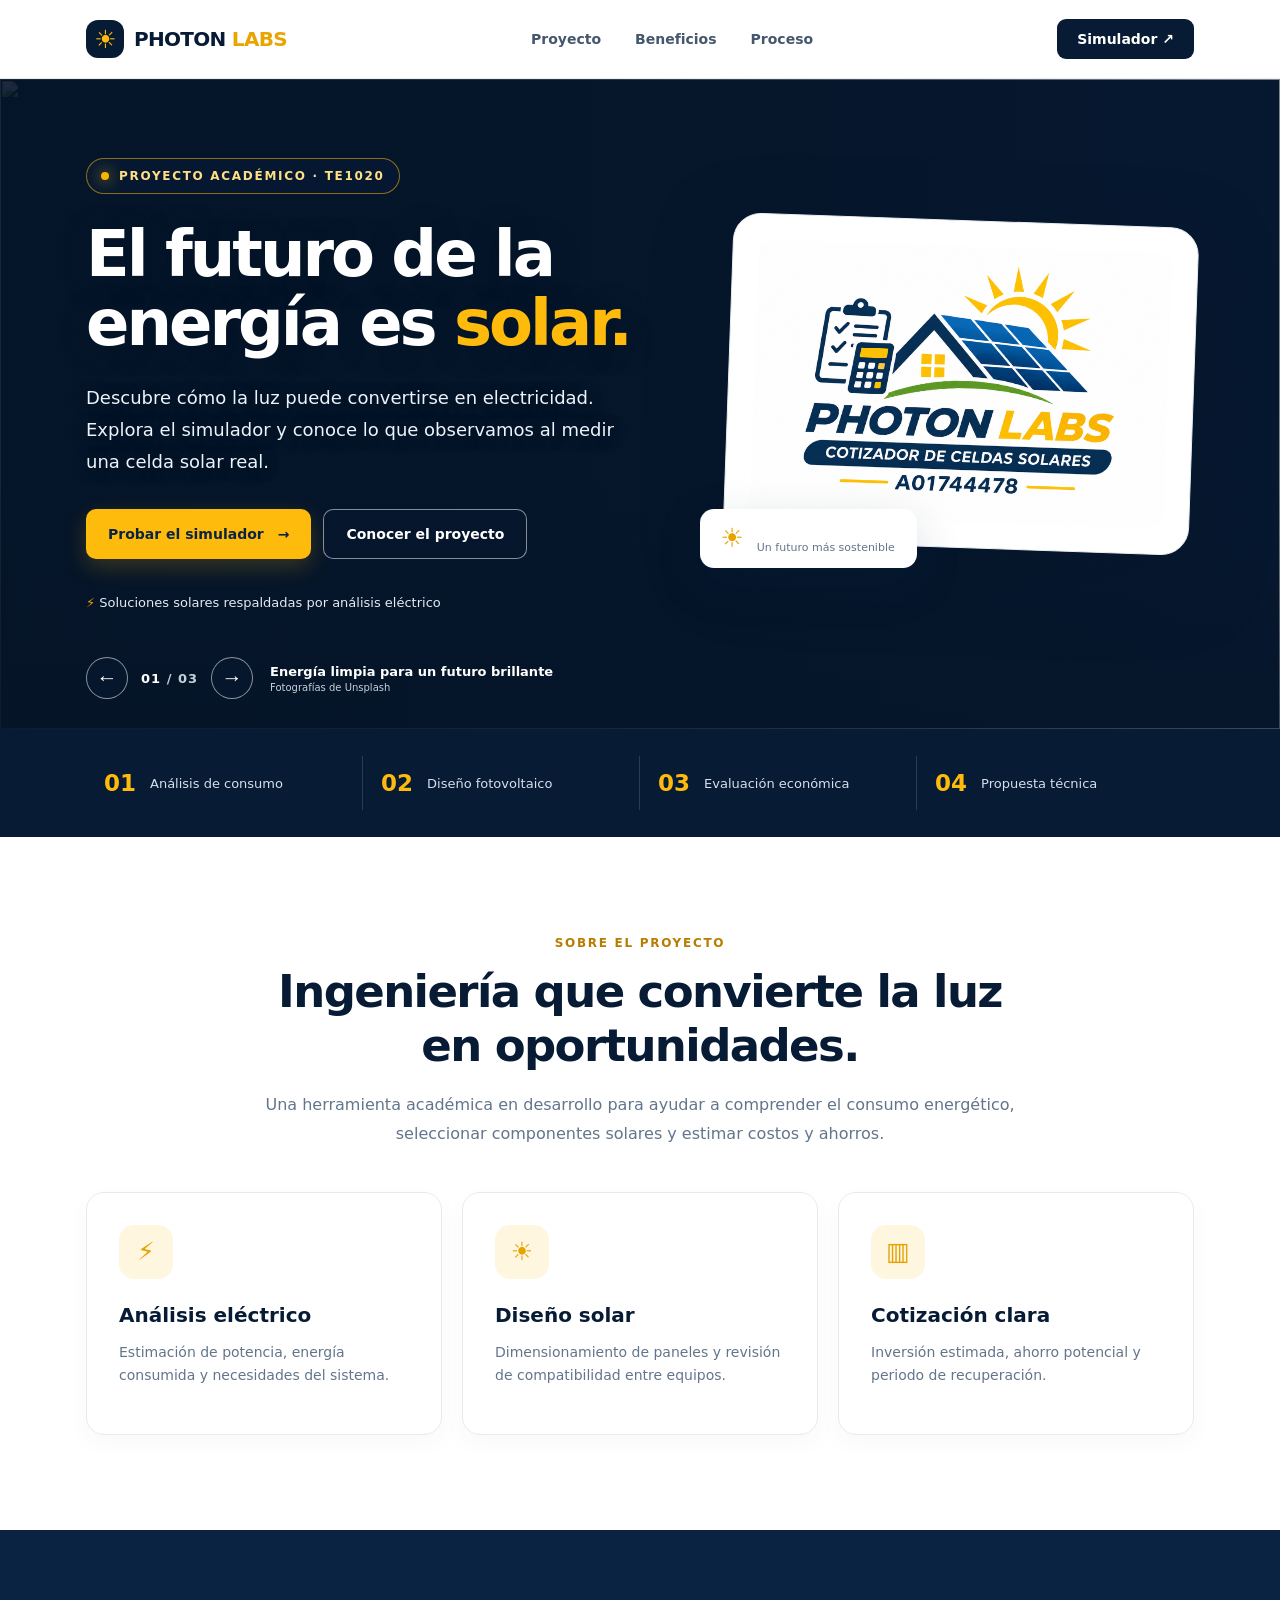
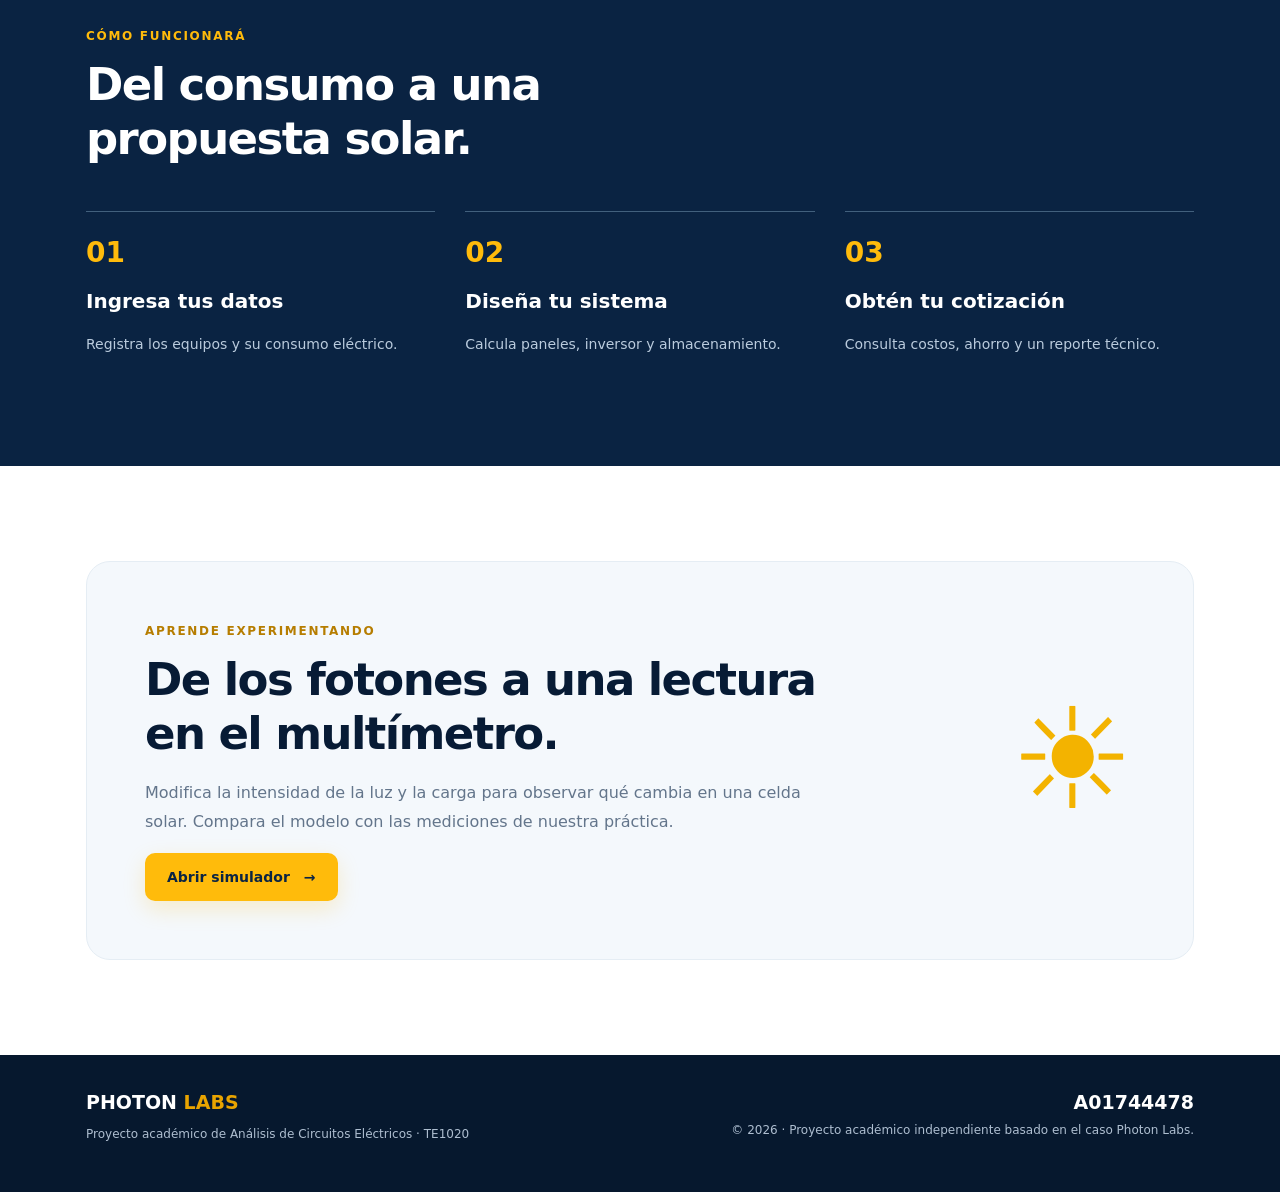
==== commit 4f6add38: "Add animated solar image carousel" ====
--- a/index.html
+++ b/index.html
@@ -7,9 +7,9 @@
   <meta name="description" content="Photon Labs: plataforma académica para análisis y cotización de sistemas fotovoltaicos. Proyecto A01744478." />
   <title>Photon Labs | Cotizador Solar · A01744478</title>
   <link rel="icon" type="image/png" href="assets/logo.png" />
-  <link rel="stylesheet" href="styles.css" />
+  <link rel="stylesheet" href="styles.css?v=2" />
   <script src="site-effects.js" defer></script>
-  <script src="page-transitions.js" defer></script>
+  <script src="page-transitions.js?v=2" defer></script>
 </head>
 <body>
   <header class="header" id="inicio">
@@ -20,15 +20,29 @@
     </div>
   </header>
   <main>
-    <section class="hero wrap">
-      <div class="hero-copy">
+    <section class="hero hero-carousel" id="heroCarousel" aria-label="Photon Labs y energía solar">
+      <div class="hero-backdrops" aria-hidden="true">
+        <img class="hero-slide is-active" src="https://images.unsplash.com/photo-1668097613569-3405bb63262b?auto=format&amp;fit=crop&amp;fm=jpg&amp;ixlib=rb-4.1.0&amp;q=85&amp;w=2000" alt="" fetchpriority="high" />
+        <img class="hero-slide" src="https://images.unsplash.com/photo-1694248581706-a645f65a2f27?auto=format&amp;fit=crop&amp;fm=jpg&amp;ixlib=rb-4.1.0&amp;q=85&amp;w=2000" alt="" loading="lazy" />
+        <img class="hero-slide" src="https://images.unsplash.com/flagged/photo-1566838616838-c3a720672aad?auto=format&amp;fit=crop&amp;fm=jpg&amp;ixlib=rb-4.1.0&amp;q=85&amp;w=2000" alt="" loading="lazy" />
+      </div>
+      <div class="hero-scrim" aria-hidden="true"></div>
+      <div class="hero-content wrap">
+       <div class="hero-copy">
         <span class="eyebrow"><span class="dot"></span> PROYECTO ACADÉMICO · TE1020</span>
         <h1>El futuro de la energía es <span class="hero-word" id="heroWord">solar.</span></h1>
         <p>Descubre cómo la luz puede convertirse en electricidad. Explora el simulador y conoce lo que observamos al medir una celda solar real.</p>
         <div class="actions"><a class="btn primary" href="simulador.html">Probar el simulador <span aria-hidden="true">→</span></a><a class="btn secondary" href="#proyecto">Conocer el proyecto</a></div>
         <div class="hero-note"><span>⚡</span> Soluciones solares respaldadas por análisis eléctrico</div>
+       </div>
+       <div class="hero-art"><div class="art-glow"></div><div class="logo-panel"><img src="assets/logo.png" alt="Logo de Photon Labs, cotizador de celdas solares, matrícula A01744478" /></div><div class="float-tag"><span>☀</span><div><strong>Energía inteligente</strong><small>Un futuro más sostenible</small></div></div></div>
       </div>
-      <div class="hero-art"><div class="art-glow"></div><div class="logo-panel"><img src="assets/logo.png" alt="Logo de Photon Labs, cotizador de celdas solares, matrícula A01744478" /></div><div class="float-tag"><span>☀</span><div><strong>Energía inteligente</strong><small>Un futuro más sostenible</small></div></div></div>
+      <div class="hero-carousel-controls" aria-label="Controles de imágenes">
+        <button class="carousel-arrow" type="button" data-direction="previous" aria-label="Imagen anterior">←</button>
+        <span class="carousel-count" aria-live="polite">01 <span>/ 03</span></span>
+        <button class="carousel-arrow" type="button" data-direction="next" aria-label="Imagen siguiente">→</button>
+        <div class="carousel-label"><span class="carousel-caption">Energía limpia para un futuro brillante</span><small>Fotografías de Unsplash</small></div>
+      </div>
     </section>
     <section class="metrics"><div class="wrap metrics-grid"><div><strong>01</strong><span>Análisis de consumo</span></div><div><strong>02</strong><span>Diseño fotovoltaico</span></div><div><strong>03</strong><span>Evaluación económica</span></div><div><strong>04</strong><span>Propuesta técnica</span></div></div></section>
     <section class="section wrap" id="proyecto"><div class="section-heading"><span class="overline">SOBRE EL PROYECTO</span><h2>Ingeniería que convierte la luz en oportunidades.</h2><p>Una herramienta académica en desarrollo para ayudar a comprender el consumo energético, seleccionar componentes solares y estimar costos y ahorros.</p></div><div class="feature-grid" id="beneficios"><article class="feature"><span class="feature-icon">⚡</span><h3>Análisis eléctrico</h3><p>Estimación de potencia, energía consumida y necesidades del sistema.</p></article><article class="feature"><span class="feature-icon">☀</span><h3>Diseño solar</h3><p>Dimensionamiento de paneles y revisión de compatibilidad entre equipos.</p></article><article class="feature"><span class="feature-icon">▥</span><h3>Cotización clara</h3><p>Inversión estimada, ahorro potencial y periodo de recuperación.</p></article></div></section>
--- a/styles.css
+++ b/styles.css
@@ -1,3 +1,33 @@
 :root{--navy:#071b35;--blue:#10345c;--gold:#ffbb0b;--muted:#63758b;--light:#f4f8fc}*{box-sizing:border-box}html{scroll-behavior:smooth}body{margin:0;font-family:Inter,ui-sans-serif,system-ui,-apple-system,BlinkMacSystemFont,"Segoe UI",sans-serif;color:var(--navy);background:white}a{text-decoration:none;color:inherit}.wrap{max-width:1160px;margin:auto;padding-left:26px;padding-right:26px}.header{background:#fff;border-bottom:1px solid #e9eef4;position:sticky;top:0;z-index:5}.nav{height:78px;display:flex;align-items:center;justify-content:space-between;gap:24px}.brand{font-weight:900;letter-spacing:-.7px;display:flex;align-items:center;gap:10px;font-size:20px}.brand b,.footer-inner span{color:#e9a400}.brand-icon{display:grid;place-items:center;width:38px;height:38px;border-radius:12px;background:var(--navy);color:var(--gold);font-size:25px}.nav nav{display:flex;gap:34px;color:#45576c;font-size:14px;font-weight:600}.nav nav a:hover{color:#d39a00}.nav-cta{background:var(--navy);color:white;border-radius:9px;padding:12px 20px;font-size:14px;font-weight:700}.hero{min-height:610px;display:grid;grid-template-columns:1.06fr .94fr;align-items:center;gap:50px;padding-top:55px;padding-bottom:70px}.eyebrow,.overline{font-size:12px;letter-spacing:1.7px;font-weight:850;color:#b67d00}.eyebrow{display:inline-flex;gap:10px;align-items:center;background:#fff8e5;border:1px solid #ffe6a0;border-radius:30px;padding:10px 14px}.dot{height:8px;width:8px;border-radius:50%;background:#f5b400}.hero h1{font-size:clamp(43px,5vw,70px);letter-spacing:-3px;line-height:1.08;margin:26px 0 23px;max-width:660px}.hero h1 span{color:#f0ad00}.hero-copy>p{font-size:18px;line-height:1.8;color:var(--muted);max-width:540px}.actions{display:flex;gap:12px;flex-wrap:wrap;margin:30px 0}.btn{border-radius:10px;padding:16px 22px;font-size:14px;font-weight:800;display:inline-flex;align-items:center;gap:14px}.primary{background:var(--gold);color:#0b2443;box-shadow:0 8px 22px #ffbb0b33}.secondary{border:1px solid #cbd5df}.hero-note{color:#65758a;font-size:13px;margin-top:36px}.hero-note span{color:#e6a000}.hero-art{position:relative;min-width:0}.art-glow{position:absolute;inset:6% 0;background:radial-gradient(circle,#ffdf7c66,transparent 65%)}.logo-panel{position:relative;border-radius:28px;padding:25px;background:white;box-shadow:0 22px 70px #102c5020;border:1px solid #e9eef4;transform:rotate(2deg)}.logo-panel img{display:block;width:100%;border-radius:15px}.float-tag{position:absolute;bottom:-20px;left:-28px;background:white;display:flex;align-items:center;gap:13px;padding:14px 20px;box-shadow:0 15px 45px #0b28452b;border-radius:14px}.float-tag>span{font-size:26px;color:#e5a400}.float-tag strong,.float-tag small{display:block}.float-tag strong{font-size:13px}.float-tag small{font-size:11px;color:var(--muted);margin-top:3px}.metrics{background:var(--navy);color:white}.metrics-grid{display:grid;grid-template-columns:repeat(4,1fr);padding-top:27px;padding-bottom:27px}.metrics-grid>div{display:flex;align-items:center;gap:14px;padding:14px 18px;border-right:1px solid #ffffff25}.metrics-grid>div:last-child{border:0}.metrics strong{color:var(--gold);font-size:23px}.metrics span{font-size:13px;color:#d6e0eb}.section{padding-top:95px;padding-bottom:95px}.section-heading{max-width:760px;margin:0 auto 43px;text-align:center}h2{font-size:clamp(30px,3.7vw,45px);letter-spacing:-1.6px;line-height:1.2;margin:14px 0 18px}.section-heading p,.coming p{color:var(--muted);font-size:16px;line-height:1.8}.feature-grid{display:grid;grid-template-columns:repeat(3,1fr);gap:20px}.feature{border:1px solid #e5ebf1;border-radius:18px;padding:32px;background:#fff;box-shadow:0 8px 25px #0b284508}.feature-icon{display:grid;place-items:center;width:54px;height:54px;border-radius:15px;background:#fff6df;font-size:25px;color:#e4a300}.feature h3{margin:24px 0 10px;font-size:20px}.feature p{color:var(--muted);line-height:1.7;font-size:14px}.section-dark{background:#0a2342;color:white}.section-dark .overline{color:var(--gold)}.section-dark h2{max-width:700px}.steps{display:grid;grid-template-columns:repeat(3,1fr);gap:30px;margin-top:45px}.steps>div{border-top:1px solid #42607d;padding-top:24px}.steps span{color:var(--gold);font-size:28px;font-weight:850}.steps h3{font-size:20px}.steps p{color:#bacbdd;line-height:1.7;font-size:14px}.coming{background:var(--light);border:1px solid #e5edf4;border-radius:24px;padding:58px;display:flex;align-items:center;gap:40px;justify-content:space-between}.coming>div:first-child{max-width:690px}.coming-icon{font-size:140px;color:#f3b300;line-height:1}.status{display:inline-block;background:#e9f3ed;color:#297d48;border-radius:25px;padding:9px 15px;font-size:13px;font-weight:800;margin-top:15px}footer{background:#06182e;color:white}.footer-inner{display:flex;justify-content:space-between;gap:30px;padding-top:36px;padding-bottom:36px}.footer-inner strong{font-size:19px}.footer-inner p,.footer-inner small{font-size:12px;color:#aebed0;line-height:1.6}.footer-right{text-align:right;display:flex;flex-direction:column;gap:8px}@media(max-width:850px){.nav nav{display:none}.hero{grid-template-columns:1fr;gap:45px;padding-top:65px}.hero-copy{text-align:center}.hero-copy>p{margin-left:auto;margin-right:auto}.actions{justify-content:center}.hero-art{max-width:530px;margin:0 auto}.float-tag{left:0}.metrics-grid{grid-template-columns:repeat(2,1fr)}.metrics-grid>div:nth-child(2){border:0}.feature-grid,.steps{grid-template-columns:1fr}.coming-icon{display:none}}@media(max-width:540px){.wrap{padding-left:18px;padding-right:18px}.nav{height:70px}.brand{font-size:17px}.nav-cta{font-size:12px;padding:11px}.hero{padding-top:42px}.hero h1{letter-spacing:-2px}.hero-copy>p{font-size:16px}.btn{width:100%;justify-content:center}.logo-panel{padding:12px}.float-tag{position:relative;bottom:auto;left:auto;margin:15px auto 0;max-width:max-content}.metrics-grid>div{gap:8px;padding:14px 8px}.metrics span{font-size:11px}.metrics strong{font-size:19px}.section{padding-top:70px;padding-bottom:70px}.coming{padding:30px}.footer-inner{flex-direction:column}.footer-right{text-align:left}}
 .hero-word{display:inline-block;min-width:4ch;transition:opacity .22s ease,transform .22s ease}.hero-word.is-changing{opacity:0;transform:translateY(9px)}.hero-art{perspective:900px}.logo-panel{animation:panel-float 6s ease-in-out infinite;transform-origin:center;transition:box-shadow .5s}.logo-panel:hover{box-shadow:0 32px 85px #102c5035}.art-glow{animation:glow-breathe 5s ease-in-out infinite}.float-tag{animation:tag-float 4s ease-in-out infinite}.primary{transition:transform .2s ease,box-shadow .2s ease}.primary:hover{transform:translateY(-3px);box-shadow:0 14px 28px #ffbb0b55}.scroll-effects .scroll-reveal{opacity:0;transform:translateY(18px);transition:opacity .65s ease var(--reveal-delay,0ms),transform .65s cubic-bezier(.2,.75,.25,1) var(--reveal-delay,0ms)}.scroll-effects .scroll-reveal.is-visible{opacity:1;transform:translateY(0)}@keyframes panel-float{0%,100%{transform:rotate(2deg) translateY(0)}50%{transform:rotate(0deg) translateY(-8px)}}@keyframes glow-breathe{0%,100%{opacity:.68;transform:scale(.96)}50%{opacity:1;transform:scale(1.04)}}@keyframes tag-float{0%,100%{transform:translateY(0)}50%{transform:translateY(-6px)}}@media(prefers-reduced-motion:reduce){html{scroll-behavior:auto}.hero-word,.logo-panel,.art-glow,.float-tag,.primary,.scroll-effects .scroll-reveal{animation:none!important;transition:none!important;transform:none!important;opacity:1!important}}
 .page-transition-screen{position:fixed;inset:0;z-index:20;display:flex;align-items:center;justify-content:center;flex-direction:column;gap:15px;background:radial-gradient(circle at 50% 48%,#143c64 0%,#0a2342 46%,#071b35 78%);color:#fff;clip-path:circle(0 at 50% 50%);pointer-events:none;transition:clip-path .52s cubic-bezier(.72,0,.2,1)}.page-transition-screen.is-active{clip-path:circle(150% at 50% 50%)}.transition-sun{display:grid;place-items:center;width:68px;height:68px;border-radius:50%;background:var(--gold);color:var(--navy);font-size:38px;box-shadow:0 0 0 13px #ffbb0b22,0 0 65px #ffbb0b77;animation:transition-pulse 1s ease-in-out infinite alternate}.transition-message{font-size:16px;letter-spacing:.5px;opacity:0;transform:translateY(8px);transition:opacity .25s ease .12s,transform .25s ease .12s}.page-transition-screen.is-active .transition-message{opacity:1;transform:translateY(0)}@keyframes transition-pulse{to{transform:scale(1.08);box-shadow:0 0 0 20px #ffbb0b16,0 0 85px #ffbb0b99}}@media(prefers-reduced-motion:reduce){.page-transition-screen{display:none}}
+.page-transition-screen{transition-duration:.85s}.transition-message{font-size:18px}@media(prefers-reduced-motion:reduce){.page-transition-screen{display:flex;clip-path:none;opacity:0;transition:opacity .18s ease}.page-transition-screen.is-active{opacity:1;clip-path:none}.transition-sun{animation:none}}
+
+/* Hero photo carousel */
+.hero-carousel{position:relative;isolation:isolate;display:block;min-height:650px;padding:0;overflow:hidden;color:#fff;background:var(--navy)}
+.hero-backdrops,.hero-scrim{position:absolute;inset:0;z-index:-2}
+.hero-backdrops{overflow:hidden}
+.hero-slide{position:absolute;inset:0;width:100%;height:100%;object-fit:cover;object-position:center 54%;opacity:0;transform:scale(1.045);transition:opacity 1.1s ease,transform 7s ease}
+.hero-slide.is-active{opacity:1;transform:scale(1)}
+.hero-scrim{z-index:-1;background:linear-gradient(90deg,rgba(5,20,39,.9) 0%,rgba(5,20,39,.78) 47%,rgba(5,20,39,.34) 100%),linear-gradient(0deg,rgba(5,20,39,.54),transparent 38%)}
+.hero-content{min-height:650px;display:grid;grid-template-columns:1.12fr .88fr;align-items:center;gap:50px;padding-top:70px;padding-bottom:110px}
+.hero-carousel .hero-copy{max-width:650px}
+.hero-carousel .eyebrow{background:#071b35b8;border-color:#ffbb0b88;color:#ffdf83}
+.hero-carousel .dot{box-shadow:0 0 15px #ffbb0b}
+.hero-carousel h1{color:#fff;text-shadow:0 4px 25px #06162988}
+.hero-carousel h1 span{color:var(--gold)}
+.hero-carousel .hero-copy>p{color:#edf3fa;text-shadow:0 2px 14px #061629}
+.hero-carousel .hero-note{color:#e4ebf4}
+.hero-carousel .secondary{border-color:#ffffff83;color:#fff;background:#071b3552}
+.hero-carousel .logo-panel{box-shadow:0 24px 70px #06162980}
+.hero-carousel-controls{position:absolute;left:max(26px,calc((100% - 1108px)/2));right:max(26px,calc((100% - 1108px)/2));bottom:30px;display:flex;align-items:center;gap:13px;color:#fff}
+.carousel-arrow{width:42px;height:42px;border:1px solid #ffffff88;border-radius:50%;background:#071b3566;color:#fff;font-size:21px;cursor:pointer;transition:background .2s ease,transform .2s ease}
+.carousel-arrow:hover{background:#ffbb0b;color:var(--navy);transform:translateY(-2px)}
+.carousel-count{font-size:13px;font-weight:800;letter-spacing:1px;white-space:nowrap}
+.carousel-count span{color:#c5d0dd}
+.carousel-label{display:flex;flex-direction:column;gap:3px;margin-left:4px}
+.carousel-caption{font-size:13px;font-weight:700}
+.carousel-label small{font-size:10px;color:#c5d0dd}
+@media(max-width:850px){.hero-carousel,.hero-content{min-height:720px}.hero-content{grid-template-columns:1fr;gap:28px;padding-top:55px;padding-bottom:115px}.hero-carousel .hero-copy{text-align:center;margin:0 auto}.hero-carousel .hero-art{width:min(100%,460px);margin:0 auto}.hero-carousel .logo-panel{max-height:215px;overflow:hidden}.hero-carousel .logo-panel img{max-height:165px;object-fit:contain}.hero-carousel .float-tag{left:0}.hero-carousel-controls{left:26px;right:26px}}
+@media(max-width:540px){.hero-carousel,.hero-content{min-height:740px}.hero-content{padding-top:42px;padding-bottom:120px}.hero-carousel .hero-art{max-width:310px}.hero-carousel .logo-panel{max-height:145px;padding:10px}.hero-carousel .logo-panel img{max-height:123px}.hero-carousel-controls{left:18px;right:18px;bottom:23px;gap:9px}.carousel-arrow{width:38px;height:38px}.carousel-label{margin-left:1px}.carousel-caption{font-size:11px}.carousel-label small{font-size:9px}}
+@media(prefers-reduced-motion:reduce){.hero-slide{transition:opacity .2s ease,transform .2s ease;transform:none}.carousel-arrow{transition:none}}
